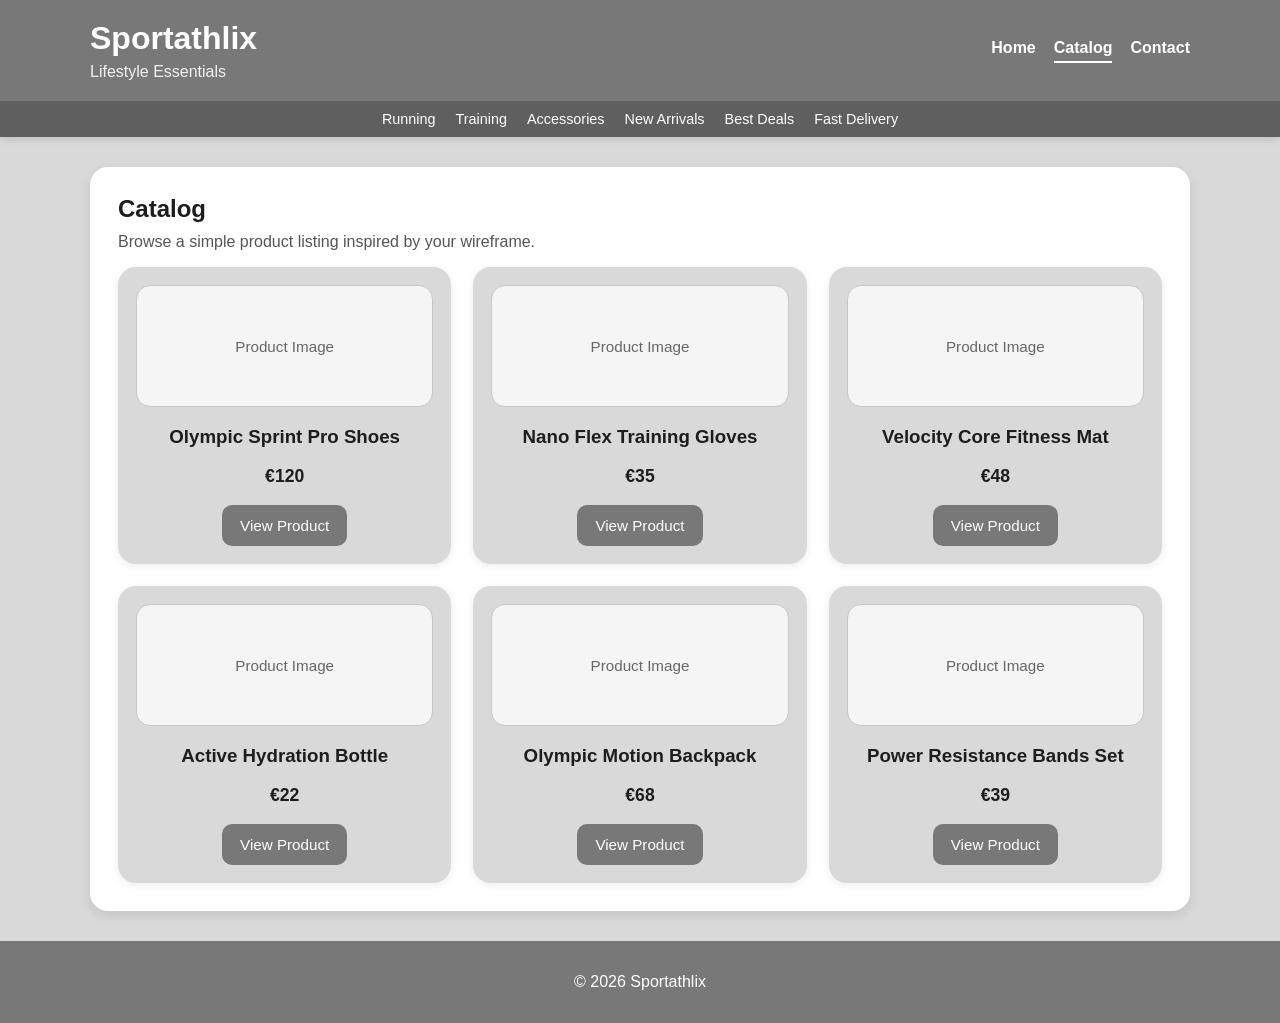
==== catalog.html @ 95ad078b "Add files via upload" ====
<!DOCTYPE html>
<html lang="en">
<head>
<meta charset="UTF-8">
<meta name="viewport" content="width=device-width, initial-scale=1.0">
<title>Sportathlix - Catalog</title>
<link rel="stylesheet" href="style.css">
</head>
<body>
<header class="site-header">
<div class="topbar">
<div class="brand-block">
<div class="brand">Sportathlix</div>
<p class="tagline">Lifestyle Essentials</p>
</div>
<nav class="nav">
<a href="index.html">Home</a>
<a href="catalog.html" class="active">Catalog</a>
<a href="contact.html">Contact</a>
</nav>
</div>

<div class="subnav">
<span>Running</span>
<span>Training</span>
<span>Accessories</span>
<span>New Arrivals</span>
<span>Best Deals</span>
<span>Fast Delivery</span>
</div>
</header>

<main class="container">
<section class="section-block">
<div class="section-head">
<h1>Catalog</h1>
<p>Browse a simple product listing inspired by your wireframe.</p>
</div>

<div class="product-grid">
<article class="product-card">
<div class="product-image">Product Image</div>
<h3>Olympic Sprint Pro Shoes</h3>
<p class="price">€120</p>
<button onclick="showProduct('Olympic Sprint Pro Shoes')">View Product</button>
</article>

<article class="product-card">
<div class="product-image">Product Image</div>
<h3>Nano Flex Training Gloves</h3>
<p class="price">€35</p>
<button onclick="showProduct('Nano Flex Training Gloves')">View Product</button>
</article>

<article class="product-card">
<div class="product-image">Product Image</div>
<h3>Velocity Core Fitness Mat</h3>
<p class="price">€48</p>
<button onclick="showProduct('Velocity Core Fitness Mat')">View Product</button>
</article>

<article class="product-card">
<div class="product-image">Product Image</div>
<h3>Active Hydration Bottle</h3>
<p class="price">€22</p>
<button onclick="showProduct('Active Hydration Bottle')">View Product</button>
</article>

<article class="product-card">
<div class="product-image">Product Image</div>
<h3>Olympic Motion Backpack</h3>
<p class="price">€68</p>
<button onclick="showProduct('Olympic Motion Backpack')">View Product</button>
</article>

<article class="product-card">
<div class="product-image">Product Image</div>
<h3>Power Resistance Bands Set</h3>
<p class="price">€39</p>
<button onclick="showProduct('Power Resistance Bands Set')">View Product</button>
</article>
</div>
</section>
</main>

<footer class="site-footer">
<p>© 2026 Sportathlix</p>
</footer>

<script src="script.js"></script>
</body>
</html>
---- style.css ----
body {
font-family: Arial, sans-serif;
margin: 0;
padding: 0;
background-color: #D9D9D9;
color: #1d1d1d;
}

.site-header {
background-color: #787878;
color: white;
box-shadow: 0 2px 8px rgba(0,0,0,0.12);
}

.topbar {
max-width: 1100px;
margin: 0 auto;
padding: 20px;
display: flex;
justify-content: space-between;
align-items: center;
gap: 20px;
flex-wrap: wrap;
}

.brand {
font-size: 2rem;
font-weight: bold;
}

.tagline {
margin: 6px 0 0;
opacity: 0.9;
}

.nav {
display: flex;
gap: 18px;
flex-wrap: wrap;
}

.nav a {
color: white;
text-decoration: none;
font-weight: bold;
padding-bottom: 4px;
border-bottom: 2px solid transparent;
}

.nav a:hover,
.nav a.active {
border-bottom-color: white;
}

.subnav {
background-color: #5f5f5f;
padding: 10px 20px;
display: flex;
justify-content: center;
gap: 20px;
flex-wrap: wrap;
font-size: 0.9rem;
}

.container {
max-width: 1100px;
margin: 30px auto;
padding: 0 20px;
}

.hero {
background: linear-gradient(135deg, #efefef, #ffffff);
border-radius: 18px;
padding: 50px 40px;
display: grid;
grid-template-columns: 2fr 1fr;
gap: 30px;
align-items: center;
box-shadow: 0 4px 12px rgba(0,0,0,0.12);
margin-bottom: 30px;
}

.eyebrow {
display: inline-block;
font-size: 0.9rem;
font-weight: bold;
letter-spacing: 1px;
text-transform: uppercase;
color: #666;
margin-bottom: 8px;
}

.hero h1 {
margin: 0 0 15px;
font-size: 2.4rem;
}

.hero p {
margin: 0 0 20px;
line-height: 1.6;
}

.hero-card {
background-color: #D9D9D9;
border-radius: 16px;
padding: 25px;
box-shadow: inset 0 0 0 2px #bfbfbf;
text-align: center;
}

.hero-card h3 {
margin-top: 0;
}

.hero-card span {
display: block;
font-size: 1.4rem;
font-weight: bold;
margin-top: 10px;
}

.hero-actions {
display: flex;
gap: 12px;
flex-wrap: wrap;
}

.section-block {
background-color: white;
padding: 28px;
border-radius: 18px;
box-shadow: 0 4px 12px rgba(0,0,0,0.1);
margin-bottom: 30px;
}

.section-head h1,
.section-head h2 {
margin-top: 0;
margin-bottom: 10px;
}

.section-head p {
margin-top: 0;
color: #555;
}

.card-grid {
display: grid;
grid-template-columns: repeat(3, 1fr);
gap: 20px;
}

.small-cards .card {
padding: 30px 20px;
font-size: 1.05rem;
}

.card {
background-color: #D9D9D9;
border-radius: 20px;
padding: 24px;
box-shadow: 0 2px 8px rgba(0,0,0,0.08);
transition: transform 0.2s ease, box-shadow 0.2s ease;
}

.card:hover {
transform: translateY(-4px);
box-shadow: 0 6px 14px rgba(0,0,0,0.12);
}

.clickable {
cursor: pointer;
text-align: center;
font-weight: bold;
}

.product-grid {
display: grid;
grid-template-columns: repeat(3, 1fr);
gap: 22px;
}

.product-card {
background-color: #D9D9D9;
border-radius: 18px;
padding: 18px;
text-align: center;
box-shadow: 0 2px 8px rgba(0,0,0,0.08);
}

.product-image {
height: 120px;
border-radius: 14px;
background-color: #f5f5f5;
display: flex;
align-items: center;
justify-content: center;
margin-bottom: 14px;
color: #666;
font-size: 0.95rem;
border: 1px solid #c6c6c6;
}

.price {
font-weight: bold;
font-size: 1.1rem;
}

.contact-layout {
display: grid;
grid-template-columns: 1fr 1.1fr;
gap: 24px;
}

.contact-info p {
line-height: 1.6;
}

.info-card,
.form-card {
background-color: #D9D9D9;
border-radius: 18px;
padding: 22px;
box-shadow: 0 2px 8px rgba(0,0,0,0.08);
}

.form-card h2 {
margin-top: 0;
}

label {
display: block;
font-weight: bold;
margin-bottom: 6px;
margin-top: 14px;
}

input,
textarea {
width: 100%;
padding: 12px;
border: 1px solid #b9b9b9;
border-radius: 10px;
box-sizing: border-box;
font-size: 1rem;
}

.form-actions {
margin-top: 18px;
display: flex;
gap: 12px;
flex-wrap: wrap;
}

button,
input[type="submit"],
.secondary-btn {
background-color: #787878;
color: white;
border: none;
padding: 12px 18px;
border-radius: 10px;
cursor: pointer;
font-size: 0.95rem;
text-decoration: none;
display: inline-block;
}

button:hover,
input[type="submit"]:hover,
.secondary-btn:hover {
background-color: #5f5f5f;
}

.site-footer {
background-color: #787878;
color: white;
text-align: center;
padding: 16px;
margin-top: 30px;
}

@media (max-width: 900px) {
.hero,
.contact-layout,
.card-grid,
.product-grid {
grid-template-columns: 1fr;
}

.topbar {
justify-content: center;
text-align: center;
}

.nav {
justify-content: center;
}
}
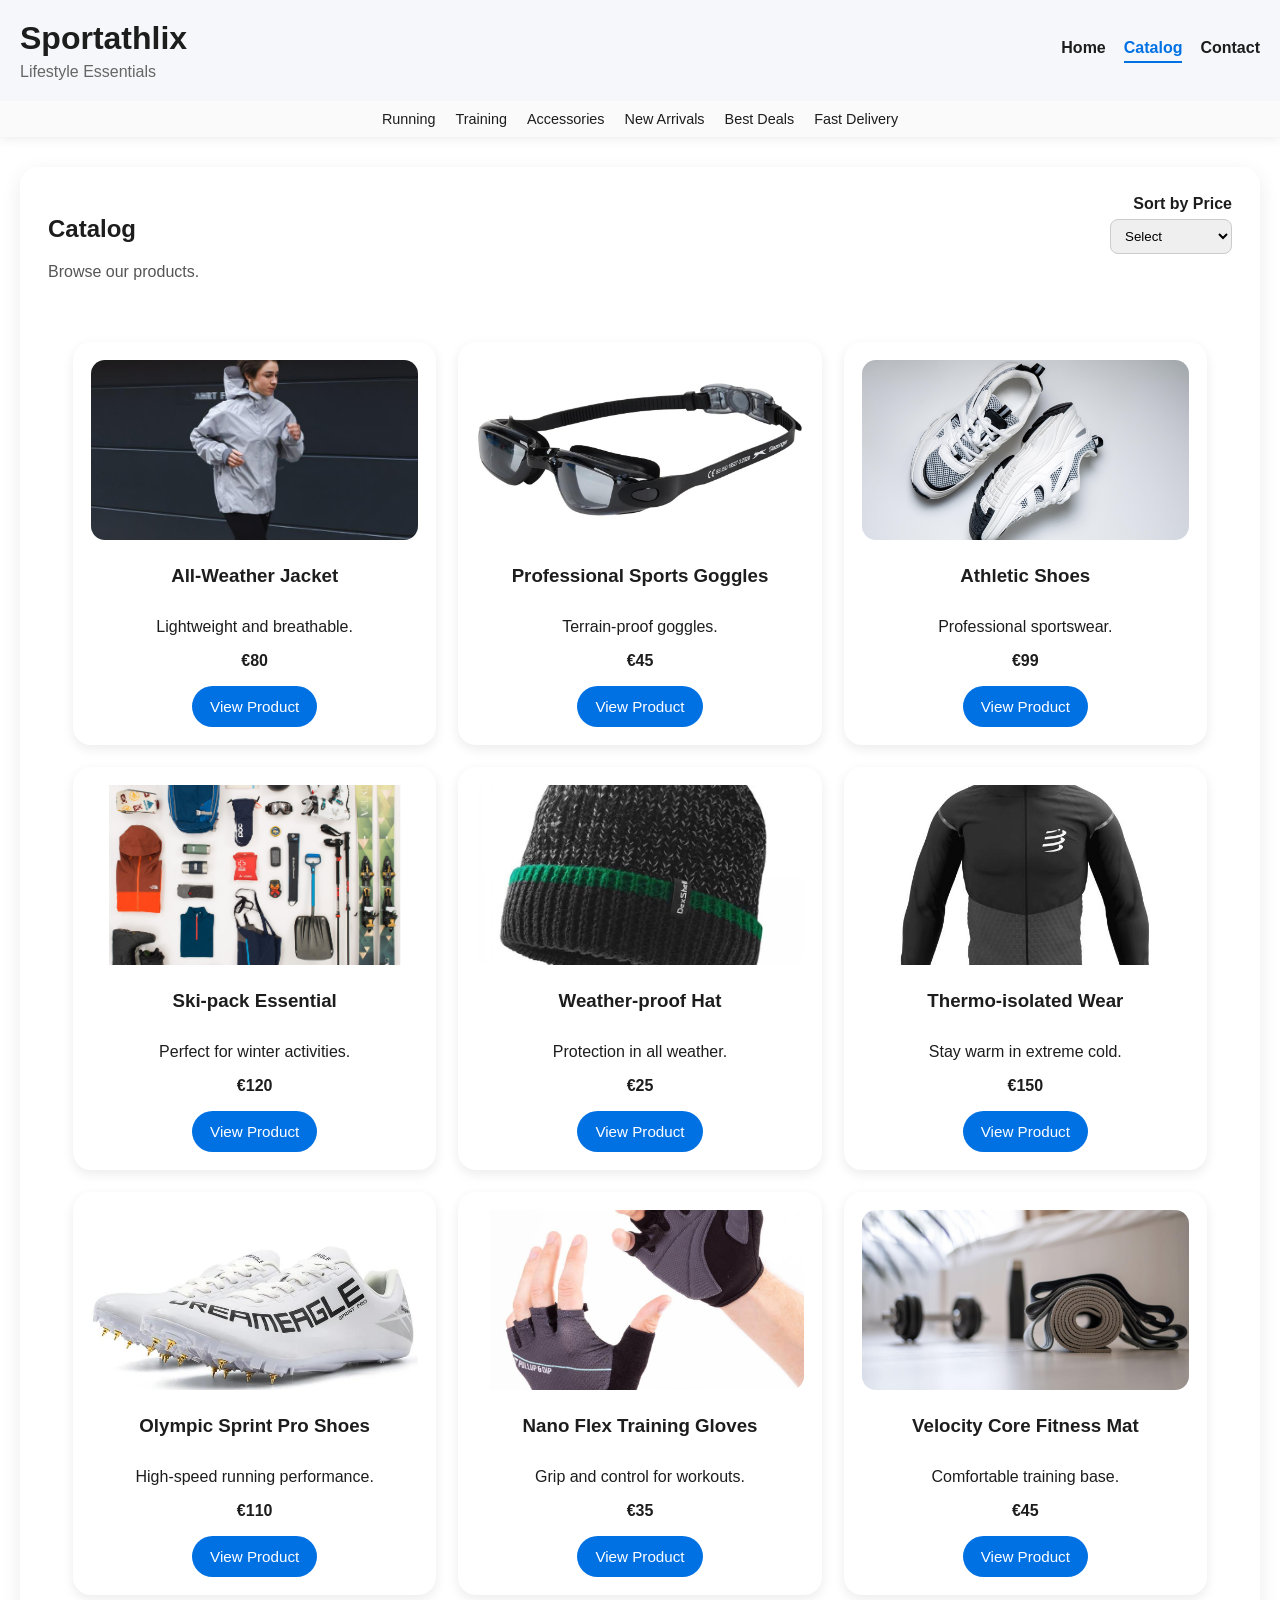
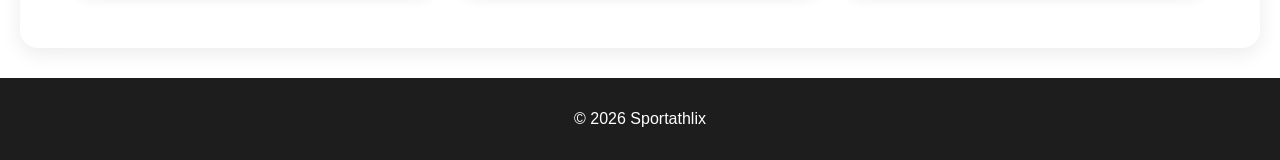
==== commit f573a4c9: "Add files via upload" ====
--- a/catalog.html
+++ b/catalog.html
@@ -1,18 +1,23 @@
 <!DOCTYPE html>
 <html lang="en">
 <head>
+<!-- Page title -->
 <meta charset="UTF-8">
 <meta name="viewport" content="width=device-width, initial-scale=1.0">
 <title>Sportathlix - Catalog</title>
 <link rel="stylesheet" href="style.css">
 </head>
 <body>
+
+<!-- Main header -->
 <header class="site-header">
 <div class="topbar">
 <div class="brand-block">
 <div class="brand">Sportathlix</div>
 <p class="tagline">Lifestyle Essentials</p>
 </div>
+
+<!-- Navigation menu -->
 <nav class="nav">
 <a href="index.html">Home</a>
 <a href="catalog.html" class="active">Catalog</a>
@@ -20,6 +25,7 @@
 </nav>
 </div>
 
+<!-- Navigation panel -->
 <div class="subnav">
 <span>Running</span>
 <span>Training</span>
@@ -32,57 +38,126 @@
 
 <main class="container">
 <section class="section-block">
+
+<!-- Top section -->
+<div class="catalog-top">
+
 <div class="section-head">
 <h1>Catalog</h1>
-<p>Browse a simple product listing inspired by your wireframe.</p>
+<p>Browse our products.</p>
 </div>
 
-<div class="product-grid">
-<article class="product-card">
-<div class="product-image">Product Image</div>
+<!-- Catalog sorting -->
+<div class="sort-box">
+<label>Sort by Price</label>
+<select onchange="sortProducts(this.value)">
+<option value="">Select</option>
+<option value="low">Lowest Price</option>
+<option value="high">Highest Price</option>
+</select>
+</div>
+
+</div>
+
+<!-- Grid container -->
+<div class="product-grid" id="productGrid">
+
+<!-- Catalog items -->
+<div class="product-card" data-price="80">
+<div class="product-image">
+<img src="Pictures/jacket.jpg">
+</div>
+<h3>All-Weather Jacket</h3>
+<p>Lightweight and breathable.</p>
+<p class="price">€80</p>
+<a href="product.html?name=All-Weather Jacket" class="secondary-btn">View Product</a>
+</div>
+
+<div class="product-card" data-price="45">
+<div class="product-image">
+<img src="Pictures/goggles.jpg">
+</div>
+<h3>Professional Sports Goggles</h3>
+<p>Terrain-proof goggles.</p>
+<p class="price">€45</p>
+<a href="product.html?name=Professional Sports Goggles" class="secondary-btn">View Product</a>
+</div>
+
+<div class="product-card" data-price="99">
+<div class="product-image">
+<img src="Pictures/shoes.jpg">
+</div>
+<h3>Athletic Shoes</h3>
+<p>Professional sportswear.</p>
+<p class="price">€99</p>
+<a href="product.html?name=Athletic Shoes" class="secondary-btn">View Product</a>
+</div>
+
+<div class="product-card" data-price="120">
+<div class="product-image">
+<img src="Pictures/skipack.jpg">
+</div>
+<h3>Ski-pack Essential</h3>
+<p>Perfect for winter activities.</p>
+<p class="price">€120</p>
+<a href="product.html?name=Ski-pack Essential" class="secondary-btn">View Product</a>
+</div>
+
+<div class="product-card" data-price="25">
+<div class="product-image">
+<img src="Pictures/hat.jpg">
+</div>
+<h3>Weather-proof Hat</h3>
+<p>Protection in all weather.</p>
+<p class="price">€25</p>
+<a href="product.html?name=Weather-proof Hat" class="secondary-btn">View Product</a>
+</div>
+
+<div class="product-card" data-price="150">
+<div class="product-image">
+<img src="Pictures/thermowear.jpg">
+</div>
+<h3>Thermo-isolated Wear</h3>
+<p>Stay warm in extreme cold.</p>
+<p class="price">€150</p>
+<a href="product.html?name=Thermo-isolated Wear" class="secondary-btn">View Product</a>
+</div>
+
+<div class="product-card" data-price="110">
+<div class="product-image">
+<img src="Pictures/olympicshoes.jpg">
+</div>
 <h3>Olympic Sprint Pro Shoes</h3>
-<p class="price">€120</p>
-<button onclick="showProduct('Olympic Sprint Pro Shoes')">View Product</button>
-</article>
+<p>High-speed running performance.</p>
+<p class="price">€110</p>
+<a href="product.html?name=Olympic Sprint Pro Shoes" class="secondary-btn">View Product</a>
+</div>
 
-<article class="product-card">
-<div class="product-image">Product Image</div>
+<div class="product-card" data-price="35">
+<div class="product-image">
+<img src="Pictures/nanogloves.jpg">
+</div>
 <h3>Nano Flex Training Gloves</h3>
+<p>Grip and control for workouts.</p>
 <p class="price">€35</p>
-<button onclick="showProduct('Nano Flex Training Gloves')">View Product</button>
-</article>
+<a href="product.html?name=Nano Flex Training Gloves" class="secondary-btn">View Product</a>
+</div>
 
-<article class="product-card">
-<div class="product-image">Product Image</div>
+<div class="product-card" data-price="45">
+<div class="product-image">
+<img src="Pictures/fitnessmat.jpg">
+</div>
 <h3>Velocity Core Fitness Mat</h3>
-<p class="price">€48</p>
-<button onclick="showProduct('Velocity Core Fitness Mat')">View Product</button>
-</article>
+<p>Comfortable training base.</p>
+<p class="price">€45</p>
+<a href="product.html?name=Velocity Core Fitness Mat" class="secondary-btn">View Product</a>
+</div>
 
-<article class="product-card">
-<div class="product-image">Product Image</div>
-<h3>Active Hydration Bottle</h3>
-<p class="price">€22</p>
-<button onclick="showProduct('Active Hydration Bottle')">View Product</button>
-</article>
-
-<article class="product-card">
-<div class="product-image">Product Image</div>
-<h3>Olympic Motion Backpack</h3>
-<p class="price">€68</p>
-<button onclick="showProduct('Olympic Motion Backpack')">View Product</button>
-</article>
-
-<article class="product-card">
-<div class="product-image">Product Image</div>
-<h3>Power Resistance Bands Set</h3>
-<p class="price">€39</p>
-<button onclick="showProduct('Power Resistance Bands Set')">View Product</button>
-</article>
 </div>
 </section>
 </main>
 
+<!-- Footer -->
 <footer class="site-footer">
 <p>© 2026 Sportathlix</p>
 </footer>
--- a/style.css
+++ b/style.css
@@ -2,18 +2,18 @@
 font-family: Arial, sans-serif;
 margin: 0;
 padding: 0;
-background-color: #D9D9D9;
+background-color: #ffffff;
 color: #1d1d1d;
 }
 
 .site-header {
-background-color: #787878;
-color: white;
-box-shadow: 0 2px 8px rgba(0,0,0,0.12);
+background-color: #f5f7fa;
+color: #1d1d1d;
+box-shadow: 0 2px 10px rgba(0,0,0,0.08);
 }
 
 .topbar {
-max-width: 1100px;
+max-width: 1400px;
 margin: 0 auto;
 padding: 20px;
 display: flex;
@@ -23,37 +23,21 @@
 flex-wrap: wrap;
 }
 
-.brand {
-font-size: 2rem;
-font-weight: bold;
-}
-
-.tagline {
-margin: 6px 0 0;
-opacity: 0.9;
-}
-
-.nav {
-display: flex;
-gap: 18px;
-flex-wrap: wrap;
-}
-
+.brand { font-size: 2rem; font-weight: bold; }
+.tagline { margin: 6px 0 0; color: #666; }
+
+.nav { display: flex; gap: 18px; flex-wrap: wrap; }
 .nav a {
-color: white;
+color: #1d1d1d;
 text-decoration: none;
 font-weight: bold;
 padding-bottom: 4px;
 border-bottom: 2px solid transparent;
 }
-
-.nav a:hover,
-.nav a.active {
-border-bottom-color: white;
-}
+.nav a:hover, .nav a.active { border-bottom-color: #0071e3; color:#0071e3; }
 
 .subnav {
-background-color: #5f5f5f;
+background-color: #fafafa;
 padding: 10px 20px;
 display: flex;
 justify-content: center;
@@ -62,218 +46,134 @@
 font-size: 0.9rem;
 }
 
-.container {
-max-width: 1100px;
-margin: 30px auto;
-padding: 0 20px;
-}
+.container { max-width: 1400px; margin: 30px auto; padding: 0 20px; }
 
 .hero {
-background: linear-gradient(135deg, #efefef, #ffffff);
+background: white;
 border-radius: 18px;
 padding: 50px 40px;
 display: grid;
 grid-template-columns: 2fr 1fr;
 gap: 30px;
 align-items: center;
-box-shadow: 0 4px 12px rgba(0,0,0,0.12);
+box-shadow: 0 6px 20px rgba(0,0,0,0.08);
 margin-bottom: 30px;
 }
 
-.eyebrow {
-display: inline-block;
-font-size: 0.9rem;
-font-weight: bold;
-letter-spacing: 1px;
-text-transform: uppercase;
-color: #666;
-margin-bottom: 8px;
-}
-
-.hero h1 {
-margin: 0 0 15px;
-font-size: 2.4rem;
-}
-
-.hero p {
-margin: 0 0 20px;
-line-height: 1.6;
-}
+.eyebrow { font-size:0.85rem; font-weight:bold; color:#0071e3; margin-bottom:8px; display:inline-block; }
+
+.hero h1 { margin: 0 0 15px; font-size: 2.4rem; }
+.hero p { margin: 0 0 20px; line-height: 1.6; }
 
 .hero-card {
-background-color: #D9D9D9;
+background-color: #f5f7fa;
 border-radius: 16px;
 padding: 25px;
-box-shadow: inset 0 0 0 2px #bfbfbf;
-text-align: center;
-}
-
-.hero-card h3 {
-margin-top: 0;
-}
-
-.hero-card span {
-display: block;
-font-size: 1.4rem;
-font-weight: bold;
-margin-top: 10px;
-}
-
-.hero-actions {
-display: flex;
-gap: 12px;
-flex-wrap: wrap;
-}
-
-.section-block {
-background-color: white;
-padding: 28px;
-border-radius: 18px;
-box-shadow: 0 4px 12px rgba(0,0,0,0.1);
-margin-bottom: 30px;
-}
-
-.section-head h1,
-.section-head h2 {
-margin-top: 0;
-margin-bottom: 10px;
-}
-
-.section-head p {
-margin-top: 0;
-color: #555;
-}
-
-.card-grid {
-display: grid;
-grid-template-columns: repeat(3, 1fr);
-gap: 20px;
-}
-
-.small-cards .card {
-padding: 30px 20px;
-font-size: 1.05rem;
-}
-
-.card {
-background-color: #D9D9D9;
-border-radius: 20px;
-padding: 24px;
-box-shadow: 0 2px 8px rgba(0,0,0,0.08);
-transition: transform 0.2s ease, box-shadow 0.2s ease;
-}
-
-.card:hover {
-transform: translateY(-4px);
-box-shadow: 0 6px 14px rgba(0,0,0,0.12);
-}
-
-.clickable {
-cursor: pointer;
-text-align: center;
-font-weight: bold;
-}
-
-.product-grid {
-display: grid;
-grid-template-columns: repeat(3, 1fr);
-gap: 22px;
-}
-
-.product-card {
-background-color: #D9D9D9;
-border-radius: 18px;
-padding: 18px;
-text-align: center;
-box-shadow: 0 2px 8px rgba(0,0,0,0.08);
-}
-
-.product-image {
-height: 120px;
-border-radius: 14px;
-background-color: #f5f5f5;
-display: flex;
-align-items: center;
-justify-content: center;
-margin-bottom: 14px;
-color: #666;
-font-size: 0.95rem;
-border: 1px solid #c6c6c6;
-}
-
-.price {
-font-weight: bold;
-font-size: 1.1rem;
-}
-
-.contact-layout {
-display: grid;
-grid-template-columns: 1fr 1.1fr;
-gap: 24px;
-}
-
-.contact-info p {
-line-height: 1.6;
-}
-
-.info-card,
-.form-card {
-background-color: #D9D9D9;
-border-radius: 18px;
-padding: 22px;
-box-shadow: 0 2px 8px rgba(0,0,0,0.08);
-}
-
-.form-card h2 {
-margin-top: 0;
-}
-
-label {
-display: block;
-font-weight: bold;
-margin-bottom: 6px;
-margin-top: 14px;
-}
-
-input,
-textarea {
-width: 100%;
-padding: 12px;
-border: 1px solid #b9b9b9;
-border-radius: 10px;
-box-sizing: border-box;
-font-size: 1rem;
-}
-
-.form-actions {
-margin-top: 18px;
-display: flex;
-gap: 12px;
-flex-wrap: wrap;
-}
-
-button,
-input[type="submit"],
-.secondary-btn {
-background-color: #787878;
+box-shadow: 0 4px 12px rgba(0,0,0,0.08);
+text-align: center;
+}
+
+.hero-actions { display:flex; gap:12px; flex-wrap:wrap; }
+
+button, input[type="submit"], .secondary-btn {
+background-color: #0071e3;
 color: white;
 border: none;
 padding: 12px 18px;
-border-radius: 10px;
+border-radius: 999px;
 cursor: pointer;
 font-size: 0.95rem;
 text-decoration: none;
 display: inline-block;
-}
-
-button:hover,
-input[type="submit"]:hover,
-.secondary-btn:hover {
-background-color: #5f5f5f;
-}
+transition: all .2s ease;
+}
+button:hover, input[type="submit"]:hover, .secondary-btn:hover { background:#005bb5; transform:scale(1.05); }
+
+.outline-btn {
+background: transparent;
+color: #0071e3;
+border: 2px solid #0071e3;
+border-radius: 999px;
+padding: 12px 18px;
+text-decoration: none;
+}
+.outline-btn:hover { background:#0071e3; color:#fff; }
+
+.section-block {
+background-color: white;
+padding: 28px;
+border-radius: 18px;
+box-shadow: 0 6px 20px rgba(0,0,0,0.08);
+margin-bottom: 30px;
+}
+
+.section-head p { color:#555; }
+
+.card-grid {
+display: grid;
+grid-template-columns: repeat(3, 1fr);
+gap: 20px;
+}
+
+.card {
+background-color: white;
+border-radius: 20px;
+padding: 24px;
+box-shadow: 0 4px 12px rgba(0,0,0,0.08);
+transition: transform 0.2s ease, box-shadow 0.2s ease;
+}
+.card:hover { transform: translateY(-6px); box-shadow: 0 10px 20px rgba(0,0,0,0.12); }
+
+.clickable { cursor:pointer; text-align:center; font-weight:bold; }
+
+.product-grid {
+display: grid;
+grid-template-columns: repeat(3, 1fr);
+gap: 22px;
+}
+
+.product-card {
+background-color: white;
+border-radius: 18px;
+padding: 18px;
+text-align: center;
+box-shadow: 0 4px 12px rgba(0,0,0,0.08);
+}
+
+.product-page-image img {
+width: 100%;
+height: 350px;
+object-fit: cover;
+border-radius: 18px;
+display: block;
+}
+
+.price { font-weight:bold; }
+
+.contact-layout {
+display: grid;
+grid-template-columns: 1fr 1.1fr;
+gap: 24px;
+}
+
+.info-card, .form-card {
+background-color: white;
+border-radius: 18px;
+padding: 22px;
+box-shadow: 0 4px 12px rgba(0,0,0,0.08);
+}
+
+input, textarea {
+width: 85%;
+padding: 12px;
+border: 1px solid #ccc;
+border-radius: 10px;
+}
+
+.form-actions { margin-top:18px; display:flex; gap:12px; flex-wrap:wrap; }
 
 .site-footer {
-background-color: #787878;
+background-color: #1d1d1d;
 color: white;
 text-align: center;
 padding: 16px;
@@ -281,19 +181,187 @@
 }
 
 @media (max-width: 900px) {
-.hero,
-.contact-layout,
-.card-grid,
+.hero, .contact-layout, .card-grid, .product-grid {
+grid-template-columns: 1fr;
+}
+.topbar { justify-content:center; text-align:center; }
+.nav { justify-content:center; }
+}
+
+.main-banner {
+max-width: 1400px;
+height: 550px;
+margin: 20px auto 30px auto;
+border-radius: 18px;
+overflow: hidden;
+}
+
+.main-banner img {
+width: 100%;
+height: 100%;
+object-fit: cover;
+display: block;
+}
+
+.catalog-layout {
+display: grid;
+grid-template-columns: 240px 1fr;
+background: #ffffff;
+border-radius: 18px;
+overflow: hidden;
+box-shadow: 0 6px 20px rgba(0,0,0,0.08);
+}
+
+.sidebar {
+background: #f3f4f6;
+padding: 20px;
+border-right: 1px solid #d1d5db;
+min-height: 100%;
+}
+
+.sidebar h3, .sidebar h4 {
+margin-top: 0;
+margin-bottom: 12px;
+}
+
+.category-link {
+display: block;
+padding: 10px 12px;
+margin-bottom: 6px;
+color: #1d1d1d;
+text-decoration: none;
+border-radius: 8px;
+font-weight: bold;
+}
+
+.category-link:hover {
+background: #e5edff;
+color: #0071e3;
+}
+
+.sidebar hr {
+margin: 16px 0;
+border: none;
+border-top: 1px solid #d1d5db;
+}
+
 .product-grid {
-grid-template-columns: 1fr;
-}
-
-.topbar {
+padding: 25px;
+}
+
+.catalog-layout {
+display: grid;
+grid-template-columns: 250px 1fr;
+gap: 20px;
+align-items: start;
+}
+
+.sidebar {
+background: #f5f7fa;
+padding: 20px;
+border-radius: 16px;
+box-shadow: 0 4px 12px rgba(0,0,0,0.08);
+}
+
+.sidebar p {
+cursor: pointer;
+padding: 8px 0;
+font-weight: 500;
+margin: 0 0 6px 0;
+}
+
+.sidebar p:hover {
+color: #0071e3;
+}
+
+.product-description {
+font-size: 0.95rem;
+line-height: 1.5;
+color: #555;
+margin: 12px 0;
+min-height: 88px;
+}
+
+.product-card h3 {
+margin-top: 0;
+margin-bottom: 14px;
+min-height: 52px;
+display: flex;
+align-items: center;
 justify-content: center;
 text-align: center;
 }
 
-.nav {
+.product-image img {
+width: 100%;
+height: 180px;
+object-fit: cover;
+border-radius: 14px;
+display: block;
+}
+
+.product-card h3 {
+margin-top: 0;
+margin-bottom: 14px;
+min-height: 52px;
+display: flex;
+align-items: center;
 justify-content: center;
-}
-}
+text-align: center;
+}
+
+.product-page-image img {
+width: 100%;
+max-width: 900px;
+height: 320px;
+object-fit: cover;
+border-radius: 18px;
+display: block;
+margin-bottom: 20px;
+}
+
+.product-description {
+font-size: 1rem;
+line-height: 1.7;
+color: #444;
+margin-bottom: 14px;
+max-width: 900px;
+}
+
+.catalog-top {
+display: flex;
+justify-content: space-between;
+align-items: flex-start;
+margin-bottom: 20px;
+}
+
+.sort-box {
+text-align: right;
+}
+
+.sort-box label {
+display: block;
+font-weight: bold;
+margin-bottom: 6px;
+}
+
+.sort-box select {
+padding: 8px 10px;
+border-radius: 8px;
+border: 1px solid #ccc;
+cursor: pointer;
+}
+
+.product-image {
+width: 100%;
+height: 180px;
+overflow: hidden;
+margin-bottom: 10px;
+}
+
+.product-image img {
+width: 100%;
+height: 100%;
+object-fit: cover;
+display: block;
+}
